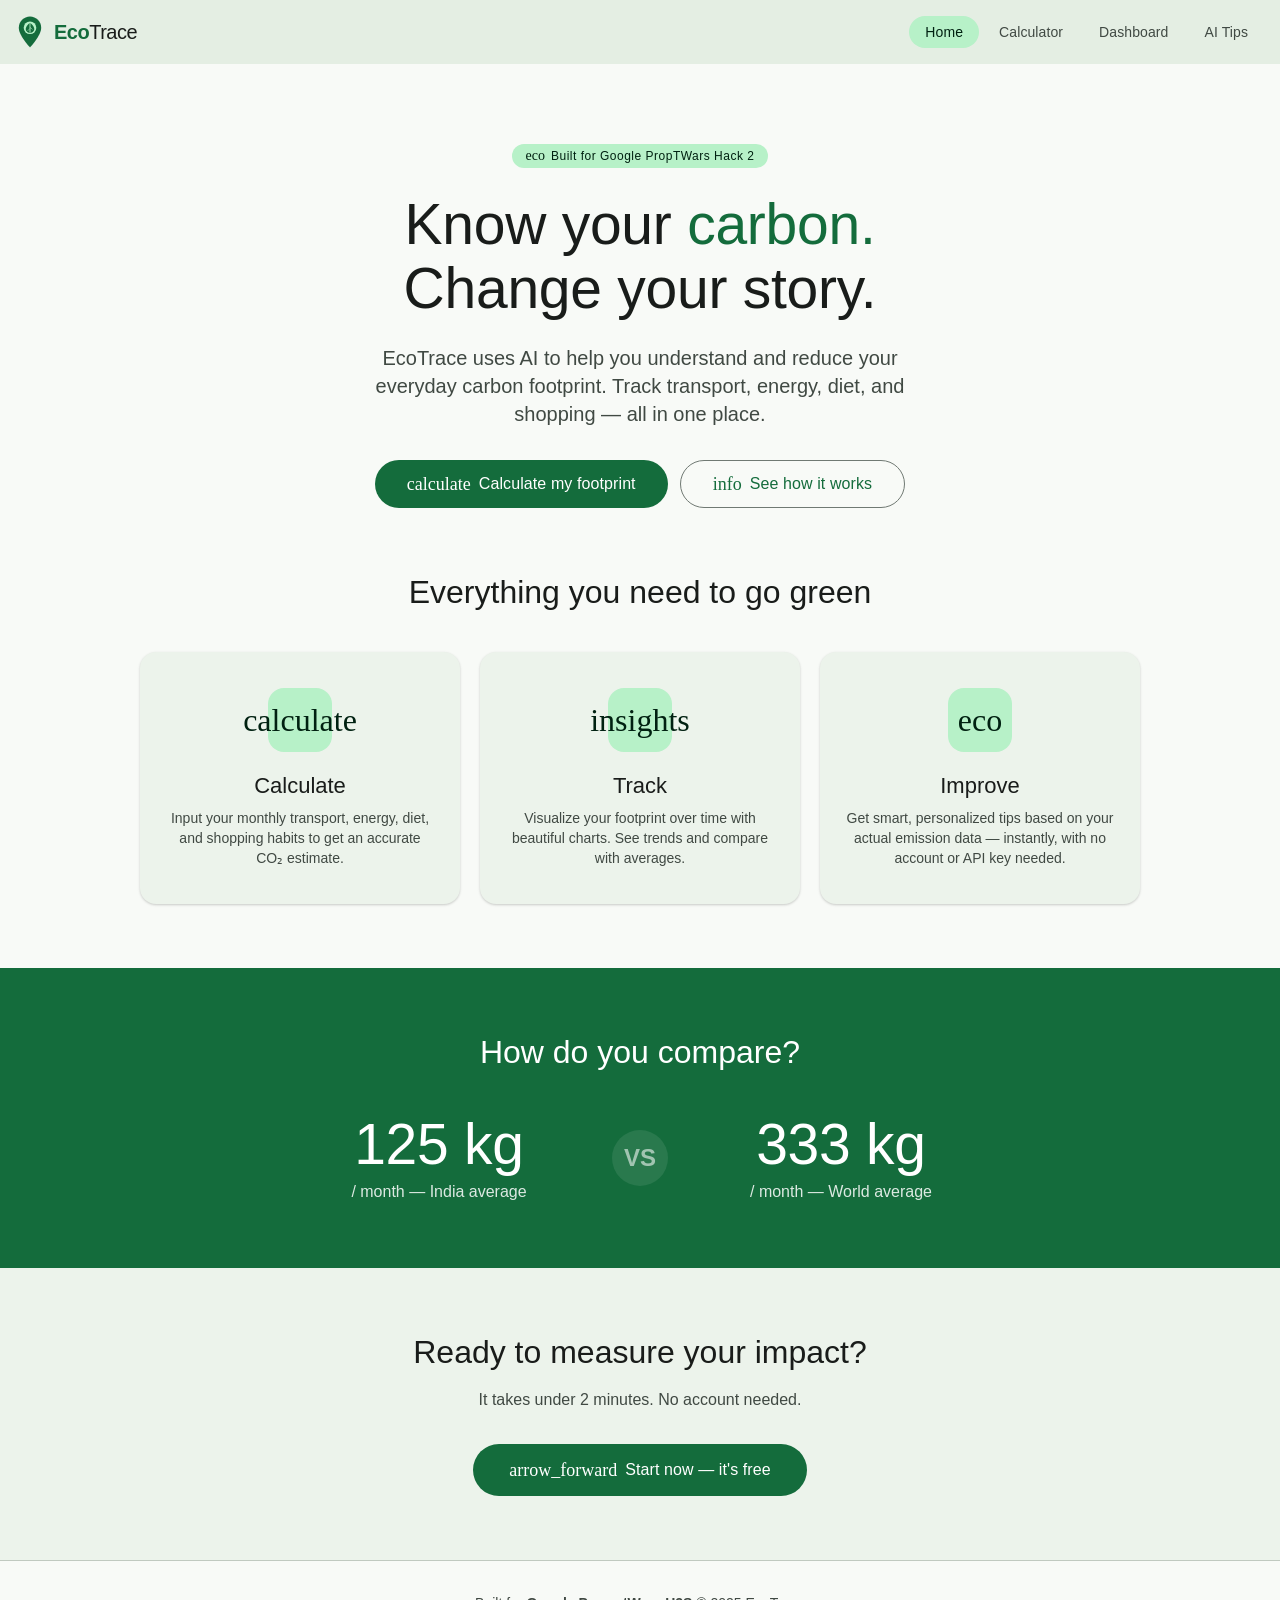
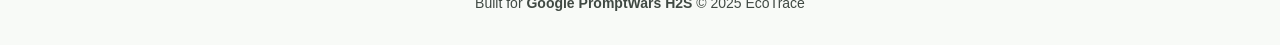
==== index.html @ ab5e250a "first commit" ====
<!DOCTYPE html>
<html lang="en">
<head>
  <meta charset="UTF-8">
  <meta name="viewport" content="width=device-width, initial-scale=1.0">
  <title>EcoTrace — Track your impact. Shape your future.</title>
  <meta name="description" content="EcoTrace uses Gemini AI to help you measure, understand, and reduce your personal carbon footprint. Built for Google PropTWars Hack 2.">
  <meta http-equiv="Content-Security-Policy" content="
    default-src 'self';
    script-src 'self' https://cdn.jsdelivr.net https://fonts.googleapis.com;
    style-src 'self' 'unsafe-inline' https://fonts.googleapis.com https://fonts.gstatic.com;
    connect-src https://generativelanguage.googleapis.com;
    font-src https://fonts.gstatic.com;
    img-src 'self' data:;
  ">
  <link rel="stylesheet" href="css/tokens.css">
  <link rel="stylesheet" href="css/components.css">
  <link rel="stylesheet" href="css/pages.css">
</head>
<body>
  <a href="#main" class="skip-link">Skip to main content</a>

  <!-- Top App Bar -->
  <header class="top-app-bar" role="banner">
    <a href="index.html" class="top-app-bar__brand" aria-label="EcoTrace home">
      <img src="assets/logo.svg" alt="" width="28" height="34" aria-hidden="true">
      <span class="top-app-bar__wordmark">Eco<span>Trace</span></span>
    </a>
    <nav class="top-app-bar__nav" aria-label="Main navigation">
      <a href="index.html" class="active" aria-current="page">Home</a>
      <a href="calculator.html">Calculator</a>
      <a href="dashboard.html">Dashboard</a>
      <a href="tips.html">AI Tips</a>
    </nav>
    <button class="hamburger" aria-label="Open menu" aria-expanded="false" aria-controls="bottom-nav">
      <span class="material-symbols-outlined">menu</span>
    </button>
  </header>

  <!-- Bottom Nav (mobile) -->
  <nav class="bottom-nav" id="bottom-nav" aria-label="Mobile navigation">
    <a href="index.html" class="bottom-nav__item active" aria-current="page">
      <span class="indicator"><span class="material-symbols-outlined">home</span></span>
      <span>Home</span>
    </a>
    <a href="calculator.html" class="bottom-nav__item">
      <span class="indicator"><span class="material-symbols-outlined">calculate</span></span>
      <span>Calculator</span>
    </a>
    <a href="dashboard.html" class="bottom-nav__item">
      <span class="indicator"><span class="material-symbols-outlined">insights</span></span>
      <span>Dashboard</span>
    </a>
    <a href="tips.html" class="bottom-nav__item">
      <span class="indicator"><span class="material-symbols-outlined">eco</span></span>
      <span>AI Tips</span>
    </a>
  </nav>

  <main id="main" class="page-wrap">
    <!-- Hero -->
    <section class="hero" aria-labelledby="hero-heading">
      <div class="hero__eyebrow">
        <span class="material-symbols-outlined" style="font-size:14px">eco</span>
        Built for Google PropTWars Hack 2
      </div>
      <h1 id="hero-heading">Know your <em>carbon.</em><br>Change your story.</h1>
      <p class="hero__sub">
        EcoTrace uses AI to help you understand and reduce your everyday carbon footprint.
        Track transport, energy, diet, and shopping — all in one place.
      </p>
      <div class="hero__cta">
        <a href="calculator.html" class="btn btn--filled" id="cta-calculate">
          <span class="material-symbols-outlined">calculate</span>
          Calculate my footprint
        </a>
        <a href="#features" class="btn btn--outlined" id="cta-learn">
          <span class="material-symbols-outlined">info</span>
          See how it works
        </a>
      </div>
    </section>

    <!-- Features -->
    <section id="features" class="features-section" aria-labelledby="features-heading">
      <h2 id="features-heading">Everything you need to go green</h2>
      <div class="features-grid">
        <article class="card feature-card">
          <div class="feature-card__icon" aria-hidden="true">
            <span class="material-symbols-outlined">calculate</span>
          </div>
          <h3>Calculate</h3>
          <p>Input your monthly transport, energy, diet, and shopping habits to get an accurate CO₂ estimate.</p>
        </article>
        <article class="card feature-card">
          <div class="feature-card__icon" aria-hidden="true">
            <span class="material-symbols-outlined">insights</span>
          </div>
          <h3>Track</h3>
          <p>Visualize your footprint over time with beautiful charts. See trends and compare with averages.</p>
        </article>
        <article class="card feature-card">
          <div class="feature-card__icon" aria-hidden="true">
            <span class="material-symbols-outlined">eco</span>
          </div>
          <h3>Improve</h3>
          <p>Get smart, personalized tips based on your actual emission data — instantly, with no account or API key needed.</p>
        </article>
      </div>
    </section>

    <!-- Stats Comparison -->
    <section class="stats-section" aria-labelledby="stats-heading">
      <h2 id="stats-heading">How do you compare?</h2>
      <div class="stats-grid">
        <div class="stat-col">
          <div class="num" aria-label="125 kilograms per month">125 kg</div>
          <div class="lbl">/ month — India average</div>
        </div>
        <div class="stats-vs" aria-hidden="true">VS</div>
        <div class="stat-col">
          <div class="num" aria-label="333 kilograms per month">333 kg</div>
          <div class="lbl">/ month — World average</div>
        </div>
      </div>
    </section>

    <!-- CTA Strip -->
    <section style="text-align:center; padding:64px 24px; background:var(--md-surface-1);">
      <h2 style="font:400 32px/40px var(--font-display); margin-bottom:16px;">
        Ready to measure your impact?
      </h2>
      <p style="font:400 16px/24px var(--font-body); color:var(--md-on-surface-variant); margin-bottom:32px;">
        It takes under 2 minutes. No account needed.
      </p>
      <a href="calculator.html" class="btn btn--filled" id="cta-bottom" style="height:52px; padding:0 36px; font-size:16px;">
        <span class="material-symbols-outlined">arrow_forward</span>
        Start now — it's free
      </a>
    </section>
  </main>

  <!-- Footer -->
  <footer class="site-footer" role="contentinfo">
    <p>Built for <strong>Google PromptWars H2S</strong> &copy; 2025 EcoTrace</p>
  </footer>

  <script type="module" src="js/ripple.js"></script>
  <script>
    /* Top app bar elevation on scroll */
    const bar = document.querySelector('.top-app-bar');
    window.addEventListener('scroll', () => {
      bar.classList.toggle('elevated', window.scrollY > 4);
    }, { passive: true });
  </script>
</body>
</html>
---- css/tokens.css ----
/* =============================================================
   EcoTrace — Material Design 3 Token System
   tokens.css
   ============================================================= */

@import url('https://fonts.googleapis.com/css2?family=Plus+Jakarta+Sans:wght@400;500;600;700&family=Roboto:wght@400;500&display=swap');
@import url('https://fonts.googleapis.com/css2?family=Material+Symbols+Outlined:opsz,wght,FILL,GRAD@24,400,0,0');

/* ── Color Tokens ─────────────────────────────────────────── */
:root {
  /* Primary — Green tonal */
  --md-primary:              #146C3C;
  --md-on-primary:           #FFFFFF;
  --md-primary-container:    #B7F1C8;
  --md-on-primary-container: #002111;

  /* Secondary */
  --md-secondary:              #4E6356;
  --md-on-secondary:           #FFFFFF;
  --md-secondary-container:    #D0E8D7;
  --md-on-secondary-container: #0B1F13;

  /* Tertiary */
  --md-tertiary:              #3B6470;
  --md-on-tertiary:           #FFFFFF;
  --md-tertiary-container:    #BEEAF7;
  --md-on-tertiary-container: #001F27;

  /* Error */
  --md-error:              #BA1A1A;
  --md-on-error:           #FFFFFF;
  --md-error-container:    #FFDAD6;
  --md-on-error-container: #410002;

  /* Surface */
  --md-background:       #F8FAF7;
  --md-surface:          #F8FAF7;
  --md-surface-variant:  #DCE5DC;
  --md-on-surface:       #191C1A;
  --md-on-surface-variant: #404943;
  --md-outline:          #707973;
  --md-outline-variant:  #C0C9C0;

  /* Elevation surfaces (tonal) */
  --md-surface-1: #ECF3EB;   /* cards */
  --md-surface-2: #E4EEE3;   /* nav, top app bar */
  --md-surface-3: #DCEADB;   /* modals */

  /* Shadows */
  --md-shadow:   0 1px 3px rgba(0,0,0,.12), 0 1px 2px rgba(0,0,0,.08);
  --md-shadow-2: 0 3px 6px rgba(0,0,0,.12), 0 2px 4px rgba(0,0,0,.08);
  --md-shadow-3: 0 8px 24px rgba(0,0,0,.12), 0 4px 8px rgba(0,0,0,.08);

  /* ── Typography ──────────────────────────────────────────── */
  --font-display: "Plus Jakarta Sans", sans-serif;
  --font-body:    "Roboto", sans-serif;

  /* ── Shape Scale ─────────────────────────────────────────── */
  --shape-none:        0px;
  --shape-extra-small: 4px;
  --shape-small:       8px;
  --shape-medium:      12px;
  --shape-large:       16px;
  --shape-extra-large: 28px;
  --shape-full:        9999px;

  /* ── Motion ──────────────────────────────────────────────── */
  --motion-standard:   cubic-bezier(0.2, 0, 0, 1);
  --motion-decelerate: cubic-bezier(0, 0, 0, 1);
  --motion-accelerate: cubic-bezier(0.3, 0, 1, 1);

  /* ── Gauge custom prop ───────────────────────────────────── */
  --gauge-pct: 0;
}

/* ── Typography utility classes ──────────────────────────── */
.display-large  { font-family: var(--font-display); font-size: 57px; line-height: 64px; letter-spacing: -0.25px; font-weight: 400; }
.display-medium { font-family: var(--font-display); font-size: 45px; line-height: 52px; letter-spacing: 0;       font-weight: 400; }
.headline-large  { font-family: var(--font-display); font-size: 32px; line-height: 40px; letter-spacing: 0;       font-weight: 400; }
.headline-medium { font-family: var(--font-display); font-size: 28px; line-height: 36px; letter-spacing: 0;       font-weight: 400; }
.title-large   { font-family: var(--font-display); font-size: 22px; line-height: 28px; letter-spacing: 0;       font-weight: 400; }
.title-medium  { font-family: var(--font-display); font-size: 16px; line-height: 24px; letter-spacing: 0.15px;  font-weight: 500; }
.body-large    { font-family: var(--font-body);    font-size: 16px; line-height: 24px; letter-spacing: 0.5px;   font-weight: 400; }
.body-medium   { font-family: var(--font-body);    font-size: 14px; line-height: 20px; letter-spacing: 0.25px;  font-weight: 400; }
.label-large   { font-family: var(--font-body);    font-size: 14px; line-height: 20px; letter-spacing: 0.1px;   font-weight: 500; }
.label-medium  { font-family: var(--font-body);    font-size: 12px; line-height: 16px; letter-spacing: 0.5px;   font-weight: 500; }

/* ── Global reset & base ─────────────────────────────────── */
*, *::before, *::after { box-sizing: border-box; margin: 0; padding: 0; }

html {
  scroll-behavior: smooth;
  -webkit-text-size-adjust: 100%;
}

body {
  font-family: var(--font-body);
  background: var(--md-background);
  color: var(--md-on-surface);
  min-height: 100vh;
  line-height: 1.5;
}

/* ── Reduced motion ──────────────────────────────────────── */
@media (prefers-reduced-motion: reduce) {
  *, *::before, *::after {
    animation-duration: 0.01ms !important;
    animation-iteration-count: 1 !important;
    transition-duration: 0.01ms !important;
  }
  html { scroll-behavior: auto; }
}
---- css/components.css ----
/* =============================================================
   EcoTrace — MD3 Components
   components.css
   ============================================================= */

/* ── Skip link ───────────────────────────────────────────── */
.skip-link {
  position: absolute;
  top: -100px;
  left: 16px;
  background: var(--md-primary);
  color: var(--md-on-primary);
  padding: 8px 16px;
  border-radius: var(--shape-small);
  font: 500 14px/20px var(--font-body);
  z-index: 9999;
  transition: top .2s;
  text-decoration: none;
}
.skip-link:focus { top: 16px; }

/* ── Top App Bar ─────────────────────────────────────────── */
.top-app-bar {
  position: fixed;
  top: 0; left: 0; right: 0;
  height: 64px;
  background: var(--md-surface-2);
  display: flex;
  align-items: center;
  padding: 0 16px;
  z-index: 200;
  transition: box-shadow .2s var(--motion-standard);
}
.top-app-bar.elevated { box-shadow: var(--md-shadow-2); }

.top-app-bar__brand {
  display: flex;
  align-items: center;
  gap: 10px;
  text-decoration: none;
  color: var(--md-on-surface);
  flex: 1;
}
.top-app-bar__wordmark {
  font-family: var(--font-display);
  font-size: 20px;
  font-weight: 600;
  letter-spacing: -0.5px;
  color: var(--md-primary);
}
.top-app-bar__wordmark span { color: var(--md-on-surface); font-weight: 400; }

.top-app-bar__nav {
  display: flex;
  align-items: center;
  gap: 4px;
}
.top-app-bar__nav a {
  text-decoration: none;
  color: var(--md-on-surface-variant);
  font: 500 14px/20px var(--font-body);
  padding: 6px 16px;
  border-radius: var(--shape-full);
  transition: background .15s, color .15s;
  letter-spacing: 0.1px;
}
.top-app-bar__nav a:hover { background: var(--md-surface-variant); color: var(--md-on-surface); }
.top-app-bar__nav a.active {
  background: var(--md-primary-container);
  color: var(--md-on-primary-container);
}

.hamburger {
  display: none;
  background: none;
  border: none;
  cursor: pointer;
  padding: 8px;
  color: var(--md-on-surface);
  border-radius: var(--shape-full);
}
.hamburger:hover { background: var(--md-surface-variant); }
.hamburger .material-symbols-outlined { font-size: 24px; }

/* ── Bottom Navigation Bar (mobile) ─────────────────────── */
.bottom-nav {
  display: none;
  position: fixed;
  bottom: 0; left: 0; right: 0;
  height: 80px;
  background: var(--md-surface-2);
  box-shadow: 0 -1px 0 var(--md-outline-variant);
  z-index: 200;
  padding: 0 8px;
  align-items: center;
  justify-content: space-around;
}
.bottom-nav__item {
  display: flex;
  flex-direction: column;
  align-items: center;
  gap: 4px;
  text-decoration: none;
  color: var(--md-on-surface-variant);
  flex: 1;
  padding: 8px 4px;
  font: 500 12px/16px var(--font-body);
  letter-spacing: 0.5px;
  border-radius: var(--shape-medium);
  transition: color .15s;
}
.bottom-nav__item .indicator {
  display: flex;
  align-items: center;
  justify-content: center;
  width: 64px;
  height: 32px;
  border-radius: var(--shape-full);
  transition: background .2s;
}
.bottom-nav__item .material-symbols-outlined { font-size: 22px; }
.bottom-nav__item.active { color: var(--md-on-surface); }
.bottom-nav__item.active .indicator { background: var(--md-secondary-container); }

@media (max-width: 768px) {
  .bottom-nav { display: flex; }
  .top-app-bar__nav { display: none; }
  .hamburger { display: flex; }
}

/* ── Cards ───────────────────────────────────────────────── */
.card {
  background: var(--md-surface-1);
  border-radius: var(--shape-large);
  box-shadow: var(--md-shadow);
  padding: 24px;
  transition: background .2s var(--motion-standard),
              box-shadow .2s var(--motion-standard),
              transform .2s var(--motion-standard);
}
.card:hover {
  background: var(--md-surface-2);
  box-shadow: var(--md-shadow-2);
  transform: translateY(-2px);
}
.card--outlined {
  background: transparent;
  border: 1px solid var(--md-outline-variant);
  box-shadow: none;
}
.card--outlined:hover { background: var(--md-surface-1); }

/* ── Buttons ─────────────────────────────────────────────── */
.btn {
  display: inline-flex;
  align-items: center;
  justify-content: center;
  gap: 8px;
  border: none;
  cursor: pointer;
  font: 500 14px/20px var(--font-body);
  letter-spacing: 0.1px;
  border-radius: var(--shape-full);
  height: 40px;
  padding: 0 24px;
  text-decoration: none;
  position: relative;
  overflow: hidden;
  transition: filter .15s, box-shadow .15s, transform .1s;
  white-space: nowrap;
  outline: none;
  -webkit-tap-highlight-color: transparent;
}
.btn:focus-visible { outline: 2px solid var(--md-primary); outline-offset: 2px; }
.btn:active { transform: scale(0.97); }
.btn .material-symbols-outlined { font-size: 18px; }

.btn--filled {
  background: var(--md-primary);
  color: var(--md-on-primary);
}
.btn--filled:hover { filter: brightness(1.1); box-shadow: var(--md-shadow); }

.btn--outlined {
  background: transparent;
  border: 1px solid var(--md-outline);
  color: var(--md-primary);
}
.btn--outlined:hover { background: color-mix(in srgb, var(--md-primary) 8%, transparent); }

.btn--text {
  background: transparent;
  color: var(--md-primary);
  padding: 0 12px;
}
.btn--text:hover { background: color-mix(in srgb, var(--md-primary) 8%, transparent); }

.btn--tonal {
  background: var(--md-secondary-container);
  color: var(--md-on-secondary-container);
}
.btn--tonal:hover { filter: brightness(1.05); }

/* FAB */
.fab {
  display: inline-flex;
  align-items: center;
  justify-content: center;
  width: 56px;
  height: 56px;
  border-radius: var(--shape-large);
  background: var(--md-primary-container);
  color: var(--md-on-primary-container);
  border: none;
  cursor: pointer;
  box-shadow: var(--md-shadow-2);
  transition: box-shadow .2s, transform .1s;
  position: relative;
  overflow: hidden;
}
.fab:hover { box-shadow: var(--md-shadow-3); transform: scale(1.05); }
.fab .material-symbols-outlined { font-size: 24px; }

/* ── Ripple ──────────────────────────────────────────────── */
.ripple {
  position: absolute;
  border-radius: 50%;
  background: rgba(255,255,255,.35);
  transform: scale(0);
  animation: ripple-anim .5s var(--motion-decelerate) forwards;
  pointer-events: none;
}
@keyframes ripple-anim {
  to { transform: scale(4); opacity: 0; }
}

/* ── Input Fields (label-above, outlined) ────────────────── */
.field-wrap {
  display: flex;
  flex-direction: column;
  gap: 6px;
}
.field-wrap > label {
  font: 500 12px/16px var(--font-body);
  letter-spacing: 0.4px;
  color: var(--md-on-surface-variant);
  padding-left: 2px;
  user-select: none;
}

/* The visible input container */
.input-box {
  display: flex;
  align-items: center;
  gap: 10px;
  height: 52px;
  padding: 0 14px;
  background: var(--md-surface);
  border: 1.5px solid var(--md-outline-variant);
  border-radius: var(--shape-medium);
  transition: border-color .15s, box-shadow .15s, background .15s;
  cursor: text;
}
.input-box:focus-within {
  border-color: var(--md-primary);
  box-shadow: 0 0 0 3px color-mix(in srgb, var(--md-primary) 12%, transparent);
  background: #fff;
}
.input-box .field-icon {
  color: var(--md-on-surface-variant);
  font-size: 20px;
  flex-shrink: 0;
  pointer-events: none;
  transition: color .15s;
}
.input-box:focus-within .field-icon { color: var(--md-primary); }

.input-box input[type="number"],
.input-box input[type="text"] {
  flex: 1;
  min-width: 0;
  border: none;
  background: transparent;
  outline: none;
  font: 400 16px/24px var(--font-body);
  color: var(--md-on-surface);
  -moz-appearance: textfield;
}
.input-box input[type="number"]::-webkit-outer-spin-button,
.input-box input[type="number"]::-webkit-inner-spin-button {
  -webkit-appearance: none;
  margin: 0;
}
/* Trailing unit label inside the box */
.input-box .input-unit {
  font: 400 13px/1 var(--font-body);
  color: var(--md-on-surface-variant);
  white-space: nowrap;
  flex-shrink: 0;
}

/* ── Chips ───────────────────────────────────────────────── */
.chip-group { display: flex; flex-wrap: wrap; gap: 8px; }
.chip {
  display: inline-flex;
  align-items: center;
  gap: 6px;
  height: 32px;
  padding: 0 16px;
  border: 1px solid var(--md-outline);
  border-radius: var(--shape-full);
  font: 500 14px/20px var(--font-body);
  letter-spacing: 0.1px;
  color: var(--md-on-surface-variant);
  cursor: pointer;
  background: transparent;
  transition: background .15s, border-color .15s, color .15s;
  white-space: nowrap;
}
.chip:hover { background: var(--md-surface-variant); }
.chip.selected {
  background: var(--md-secondary-container);
  border-color: transparent;
  color: var(--md-on-secondary-container);
}
.chip .material-symbols-outlined { font-size: 16px; }
.chip .check-icon { display: none; }
.chip.selected .check-icon { display: inline; }

/* ── Sliders ─────────────────────────────────────────────── */
.slider-wrap { position: relative; padding: 4px 0; }
input[type="range"] {
  -webkit-appearance: none;
  width: 100%;
  height: 4px;
  border-radius: var(--shape-full);
  background: var(--md-surface-variant);
  outline: none;
  cursor: pointer;
}
input[type="range"]::-webkit-slider-thumb {
  -webkit-appearance: none;
  width: 20px;
  height: 20px;
  border-radius: 50%;
  background: var(--md-primary);
  border: none;
  box-shadow: 0 1px 3px rgba(0,0,0,.3);
  transition: transform .1s;
}
input[type="range"]:hover::-webkit-slider-thumb { transform: scale(1.15); }
input[type="range"]::-moz-range-thumb {
  width: 20px;
  height: 20px;
  border-radius: 50%;
  background: var(--md-primary);
  border: none;
  cursor: pointer;
}

/* ── Linear Progress ─────────────────────────────────────── */
.progress-bar {
  height: 4px;
  border-radius: var(--shape-full);
  background: var(--md-surface-variant);
  overflow: hidden;
}
.progress-bar__fill {
  height: 100%;
  border-radius: var(--shape-full);
  background: var(--md-primary);
  width: 0%;
  transition: width .6s var(--motion-decelerate);
}

/* ── Snackbar ────────────────────────────────────────────── */
.snackbar {
  position: fixed;
  bottom: 24px;
  left: 50%;
  transform: translateX(-50%) translateY(120%);
  background: var(--md-on-surface);
  color: var(--md-surface);
  border-radius: var(--shape-extra-small);
  padding: 14px 16px;
  font: 400 14px/20px var(--font-body);
  display: flex;
  align-items: center;
  gap: 8px;
  z-index: 1000;
  min-width: 280px;
  max-width: 480px;
  box-shadow: var(--md-shadow-2);
  transition: transform .3s var(--motion-decelerate);
  pointer-events: none;
}
.snackbar.visible {
  transform: translateX(-50%) translateY(0);
  pointer-events: auto;
}
.snackbar__action {
  margin-left: auto;
  background: none;
  border: none;
  color: var(--md-primary-container);
  font: 500 14px/20px var(--font-body);
  cursor: pointer;
  padding: 4px 8px;
  border-radius: var(--shape-small);
  white-space: nowrap;
}
@media (max-width: 768px) {
  .snackbar { bottom: 96px; }
}

/* ── Badges ──────────────────────────────────────────────── */
.badge {
  display: inline-flex;
  align-items: center;
  padding: 4px 12px;
  border-radius: var(--shape-full);
  font: 500 12px/16px var(--font-body);
  letter-spacing: 0.5px;
  gap: 4px;
}
.badge--low {
  background: var(--md-primary-container);
  color: var(--md-on-primary-container);
}
.badge--medium {
  background: #FFF0C2;
  color: #4A3800;
}
.badge--high {
  background: var(--md-error-container);
  color: var(--md-on-error-container);
}

/* ── Skeleton shimmer ────────────────────────────────────── */
@keyframes shimmer {
  0%   { background-position: -400px 0; }
  100% { background-position: 400px 0; }
}
.skeleton {
  background: linear-gradient(90deg,
    var(--md-surface-variant) 25%,
    var(--md-surface-2) 50%,
    var(--md-surface-variant) 75%
  );
  background-size: 800px 100%;
  animation: shimmer 1.4s infinite;
  border-radius: var(--shape-small);
}
.skeleton-card {
  background: var(--md-surface-1);
  border-radius: var(--shape-large);
  padding: 24px;
  box-shadow: var(--md-shadow);
}
.skeleton-line { height: 14px; margin-bottom: 10px; }
.skeleton-line--lg { height: 20px; }
.skeleton-line--sm { height: 10px; width: 60%; }
.skeleton-icon { width: 40px; height: 40px; border-radius: 50%; margin-bottom: 16px; }

/* ── Divider ─────────────────────────────────────────────── */
.divider { height: 1px; background: var(--md-outline-variant); margin: 0; }

/* ── Icon button ─────────────────────────────────────────── */
.icon-btn {
  display: inline-flex;
  align-items: center;
  justify-content: center;
  width: 40px; height: 40px;
  border-radius: var(--shape-full);
  border: none;
  background: transparent;
  color: var(--md-on-surface-variant);
  cursor: pointer;
  transition: background .15s, color .15s;
  position: relative;
  overflow: hidden;
}
.icon-btn:hover { background: var(--md-surface-variant); color: var(--md-on-surface); }
.icon-btn:focus-visible { outline: 2px solid var(--md-primary); outline-offset: 2px; }
.icon-btn.danger:hover { background: var(--md-error-container); color: var(--md-error); }
.icon-btn .material-symbols-outlined { font-size: 20px; }

/* ── Section header ─────────────────────────────────────── */
.section-header {
  display: flex;
  align-items: center;
  gap: 10px;
  margin-bottom: 20px;
  color: var(--md-on-surface);
}
.section-header .material-symbols-outlined {
  font-size: 24px;
  color: var(--md-primary);
}
.section-header h2 {
  font: 400 22px/28px var(--font-display);
}

/* ── Stat block ──────────────────────────────────────────── */
.stat-block {
  display: flex;
  flex-direction: column;
  gap: 4px;
}
.stat-value {
  font: 400 45px/52px var(--font-display);
  color: var(--md-primary);
}
.stat-label {
  font: 400 14px/20px var(--font-body);
  color: var(--md-on-surface-variant);
  letter-spacing: 0.25px;
}

/* ── Focus ring global ──────────────────────────────────── */
:focus-visible {
  outline: 2px solid var(--md-primary);
  outline-offset: 2px;
}
---- css/pages.css ----
/* =============================================================
   EcoTrace — Page-specific Layout Styles
   pages.css
   ============================================================= */

/* ── Shared page wrapper ─────────────────────────────────── */
.page-wrap {
  padding-top: 64px; /* top app bar height */
  min-height: 100vh;
}
@media (max-width: 768px) {
  .page-wrap { padding-bottom: 80px; } /* bottom nav height */
}

/* ─────────────────────────────────────────────────────────── */
/* INDEX — Landing Page                                        */
/* ─────────────────────────────────────────────────────────── */
.hero {
  display: flex;
  flex-direction: column;
  align-items: center;
  text-align: center;
  padding: 80px 24px 64px;
  max-width: 800px;
  margin: 0 auto;
  gap: 24px;
}
.hero__eyebrow {
  display: inline-flex;
  align-items: center;
  gap: 6px;
  background: var(--md-primary-container);
  color: var(--md-on-primary-container);
  padding: 4px 14px;
  border-radius: var(--shape-full);
  font: 500 12px/16px var(--font-body);
  letter-spacing: 0.5px;
}
.hero h1 {
  font: 400 57px/64px var(--font-display);
  letter-spacing: -0.25px;
  color: var(--md-on-surface);
}
.hero h1 em {
  font-style: normal;
  color: var(--md-primary);
}
.hero__sub {
  font: 400 20px/28px var(--font-body);
  color: var(--md-on-surface-variant);
  max-width: 560px;
}
.hero__cta {
  display: flex;
  gap: 12px;
  flex-wrap: wrap;
  justify-content: center;
  margin-top: 8px;
}
.hero__cta .btn { height: 48px; padding: 0 32px; font-size: 16px; }

/* Features section */
.features-section {
  padding: 0 24px 64px;
}
.features-section h2 {
  text-align: center;
  font: 400 32px/40px var(--font-display);
  margin-bottom: 40px;
  color: var(--md-on-surface);
}
.features-grid {
  display: grid;
  grid-template-columns: repeat(3, 1fr);
  gap: 20px;
  max-width: 1000px;
  margin: 0 auto;
}
.feature-card {
  text-align: center;
  padding: 36px 24px;
}
.feature-card__icon {
  width: 64px;
  height: 64px;
  border-radius: var(--shape-large);
  background: var(--md-primary-container);
  display: flex;
  align-items: center;
  justify-content: center;
  margin: 0 auto 20px;
}
.feature-card__icon .material-symbols-outlined {
  font-size: 32px;
  color: var(--md-on-primary-container);
}
.feature-card h3 { font: 500 22px/28px var(--font-display); margin-bottom: 8px; }
.feature-card p  { font: 400 14px/20px var(--font-body); color: var(--md-on-surface-variant); }

/* Stats comparison */
.stats-section {
  background: var(--md-primary);
  color: var(--md-on-primary);
  padding: 64px 24px;
  text-align: center;
}
.stats-section h2 { font: 400 32px/40px var(--font-display); margin-bottom: 40px; }
.stats-grid {
  display: grid;
  grid-template-columns: 1fr auto 1fr;
  gap: 24px;
  max-width: 700px;
  margin: 0 auto;
  align-items: center;
}
.stat-col .num {
  font: 400 57px/64px var(--font-display);
  letter-spacing: -0.25px;
}
.stat-col .lbl { font: 400 16px/24px var(--font-body); opacity: .85; margin-top: 4px; }
.stats-vs {
  font: 700 24px/1 var(--font-display);
  opacity: .6;
  background: rgba(255,255,255,.15);
  border-radius: 50%;
  width: 56px;
  height: 56px;
  display: flex;
  align-items: center;
  justify-content: center;
}

/* Footer */
.site-footer {
  text-align: center;
  padding: 32px 24px;
  color: var(--md-on-surface-variant);
  font: 400 14px/20px var(--font-body);
  border-top: 1px solid var(--md-outline-variant);
}
.site-footer a {
  color: var(--md-primary);
  text-decoration: none;
}
.site-footer a:hover { text-decoration: underline; }

/* ─────────────────────────────────────────────────────────── */
/* CALCULATOR PAGE                                             */
/* ─────────────────────────────────────────────────────────── */
.calculator-layout {
  display: grid;
  grid-template-columns: 1fr 280px;
  gap: 32px;
  max-width: 1100px;
  margin: 0 auto;
  padding: 32px 24px;
  align-items: start;
}
.calc-form-col { display: flex; flex-direction: column; gap: 28px; }
.calc-gauge-col {
  position: sticky;
  top: 80px;
  display: flex;
  flex-direction: column;
  align-items: center;
  gap: 20px;
}

/* Form section card */
.calc-section {
  background: var(--md-surface-1);
  border-radius: var(--shape-large);
  padding: 24px;
  box-shadow: var(--md-shadow);
}
.calc-section .section-header { margin-bottom: 24px; }
.field-group { display: flex; flex-direction: column; gap: 16px; }
.field-row {
  display: flex;
  flex-direction: column;
  gap: 6px;
}
.field-row .slider-row {
  display: flex;
  align-items: center;
  gap: 10px;
  padding: 0 2px;
}
.field-row .slider-row input[type="range"] { flex: 1; }
.slider-val {
  font: 600 13px/1 var(--font-body);
  color: var(--md-primary);
  min-width: 32px;
  text-align: right;
}

/* Gauge */
.gauge-container {
  display: flex;
  flex-direction: column;
  align-items: center;
  gap: 16px;
  background: var(--md-surface-1);
  border-radius: var(--shape-extra-large);
  padding: 28px 24px;
  box-shadow: var(--md-shadow);
  width: 100%;
}
.gauge-total {
  font: 400 45px/52px var(--font-display);
  color: var(--md-on-surface);
  text-align: center;
  transition: color .3s;
}
.gauge-unit { font: 400 14px/20px var(--font-body); color: var(--md-on-surface-variant); text-align: center; margin-top: -8px; }
.gauge-bar-wrap {
  width: 72px;
  height: 320px;
  border-radius: var(--shape-full);
  background: var(--md-surface-variant);
  position: relative;
  overflow: hidden;
  flex-shrink: 0;
}
.gauge-bar-fill {
  position: absolute;
  bottom: 0;
  left: 0;
  right: 0;
  border-radius: var(--shape-full);
  background: linear-gradient(to top,
    var(--md-error) 0%,
    #E9C46A 50%,
    var(--md-primary) 100%
  );
  transition: height .4s var(--motion-decelerate);
  height: 0%;
}

/* Category breakdown */
.breakdown-list { display: flex; flex-direction: column; gap: 12px; width: 100%; }
.breakdown-item { display: flex; flex-direction: column; gap: 4px; }
.breakdown-label {
  display: flex;
  justify-content: space-between;
  font: 500 12px/16px var(--font-body);
  color: var(--md-on-surface-variant);
  letter-spacing: 0.5px;
}
.breakdown-label .kg { color: var(--md-primary); }

/* ─────────────────────────────────────────────────────────── */
/* DASHBOARD PAGE                                              */
/* ─────────────────────────────────────────────────────────── */
.dashboard-wrap { max-width: 1100px; margin: 0 auto; padding: 32px 24px; }
.dashboard-title { margin-bottom: 32px; }

.stats-row {
  display: grid;
  grid-template-columns: repeat(3, 1fr);
  gap: 16px;
  margin-bottom: 32px;
}
.stat-card { text-align: center; }
.stat-card .label { font: 500 12px/16px var(--font-body); letter-spacing: 0.5px; color: var(--md-on-surface-variant); margin-bottom: 8px; text-transform: uppercase; }
.stat-card .value { font: 400 32px/40px var(--font-display); color: var(--md-primary); }
.stat-card .delta { font: 400 14px/20px var(--font-body); margin-top: 4px; }
.delta--up   { color: var(--md-error); }
.delta--down { color: var(--md-primary); }
.delta--neutral { color: var(--md-on-surface-variant); }

.charts-grid {
  display: grid;
  grid-template-columns: 2fr 1fr;
  gap: 20px;
  margin-bottom: 32px;
}
.chart-card {
  background: var(--md-surface-1);
  border-radius: var(--shape-large);
  padding: 24px;
  box-shadow: var(--md-shadow);
}
.chart-card h3 { font: 500 16px/24px var(--font-display); margin-bottom: 16px; color: var(--md-on-surface); }

/* History table */
.history-section { margin-bottom: 32px; }
.history-section h3 { font: 500 22px/28px var(--font-display); margin-bottom: 16px; }
.history-table {
  width: 100%;
  border-collapse: collapse;
  font: 400 14px/20px var(--font-body);
}
.history-table th {
  font: 500 12px/16px var(--font-body);
  letter-spacing: 0.5px;
  text-transform: uppercase;
  color: var(--md-on-surface-variant);
  text-align: left;
  padding: 12px 16px;
  border-bottom: 1px solid var(--md-outline-variant);
}
.history-table td {
  padding: 12px 16px;
  color: var(--md-on-surface);
  vertical-align: middle;
}
.history-table tr:nth-child(even) td { background: var(--md-surface-1); }
.history-table tr:last-child td { border-bottom: none; }

/* Empty state */
.empty-state {
  text-align: center;
  padding: 80px 24px;
  display: flex;
  flex-direction: column;
  align-items: center;
  gap: 16px;
}
.empty-leaf {
  width: 80px;
  height: 80px;
  background: var(--md-primary-container);
  border-radius: 50% 50% 50% 0;
  transform: rotate(-45deg);
  position: relative;
}
.empty-leaf::after {
  content: '';
  position: absolute;
  inset: 16px;
  background: var(--md-background);
  border-radius: 50% 50% 50% 0;
}
.empty-state h3 { font: 400 28px/36px var(--font-display); color: var(--md-on-surface); }
.empty-state p  { font: 400 16px/24px var(--font-body); color: var(--md-on-surface-variant); max-width: 300px; }

/* ─────────────────────────────────────────────────────────── */
/* TIPS PAGE                                                   */
/* ─────────────────────────────────────────────────────────── */
.tips-wrap { max-width: 900px; margin: 0 auto; padding: 32px 24px; }
.tips-header { display: flex; align-items: flex-start; justify-content: space-between; flex-wrap: wrap; gap: 16px; margin-bottom: 32px; }
.tips-header-left { display: flex; flex-direction: column; gap: 12px; }
.gemini-badge {
  display: inline-flex;
  align-items: center;
  gap: 6px;
  border: 1.5px solid var(--md-outline-variant);
  border-radius: var(--shape-full);
  padding: 4px 14px;
  font: 500 12px/16px var(--font-body);
  letter-spacing: 0.5px;
}
.gemini-badge .g-text {
  background: linear-gradient(135deg, #4285F4, #EA4335, #FBBC04, #34A853);
  -webkit-background-clip: text;
  background-clip: text;
  -webkit-text-fill-color: transparent;
}
.tips-grid { display: flex; flex-direction: column; gap: 16px; }
.tip-card { display: flex; flex-direction: column; gap: 12px; }
.tip-card__top { display: flex; align-items: center; gap: 12px; }
.tip-icon {
  width: 44px;
  height: 44px;
  border-radius: var(--shape-medium);
  background: var(--md-secondary-container);
  display: flex;
  align-items: center;
  justify-content: center;
  flex-shrink: 0;
}
.tip-icon .material-symbols-outlined { font-size: 22px; color: var(--md-on-secondary-container); }
.tip-card__title { font: 500 16px/24px var(--font-display); }
.tip-card__body  { font: 400 16px/24px var(--font-body); color: var(--md-on-surface-variant); }
.tip-card__footer { display: flex; justify-content: flex-end; }

/* Error card */
.error-card {
  display: flex;
  flex-direction: column;
  align-items: center;
  gap: 16px;
  padding: 40px;
  text-align: center;
}
.error-card .material-symbols-outlined { font-size: 40px; color: var(--md-error); }
.error-card p { color: var(--md-on-surface-variant); }

/* ─────────────────────────────────────────────────────────── */
/* Responsive                                                  */
/* ─────────────────────────────────────────────────────────── */
@media (max-width: 900px) {
  .charts-grid { grid-template-columns: 1fr; }
  .features-grid { grid-template-columns: 1fr; gap: 16px; }
}
@media (max-width: 768px) {
  .hero h1 { font-size: 36px; line-height: 44px; }
  .hero__sub { font-size: 16px; }
  .calculator-layout { grid-template-columns: 1fr; }
  .calc-gauge-col { position: static; }
  .gauge-bar-wrap { height: 200px; width: 56px; }
  .stats-row { grid-template-columns: 1fr; }
  .stats-grid { grid-template-columns: 1fr; text-align: center; }
  .stats-vs { margin: 0 auto; }
  .stat-col .num { font-size: 36px; }
  .history-table { font-size: 12px; }
  .history-table th, .history-table td { padding: 10px 8px; }
  .tips-header { flex-direction: column; }
}
@media (max-width: 480px) {
  .hero { padding: 48px 16px 40px; }
  .features-section { padding: 0 16px 48px; }
}
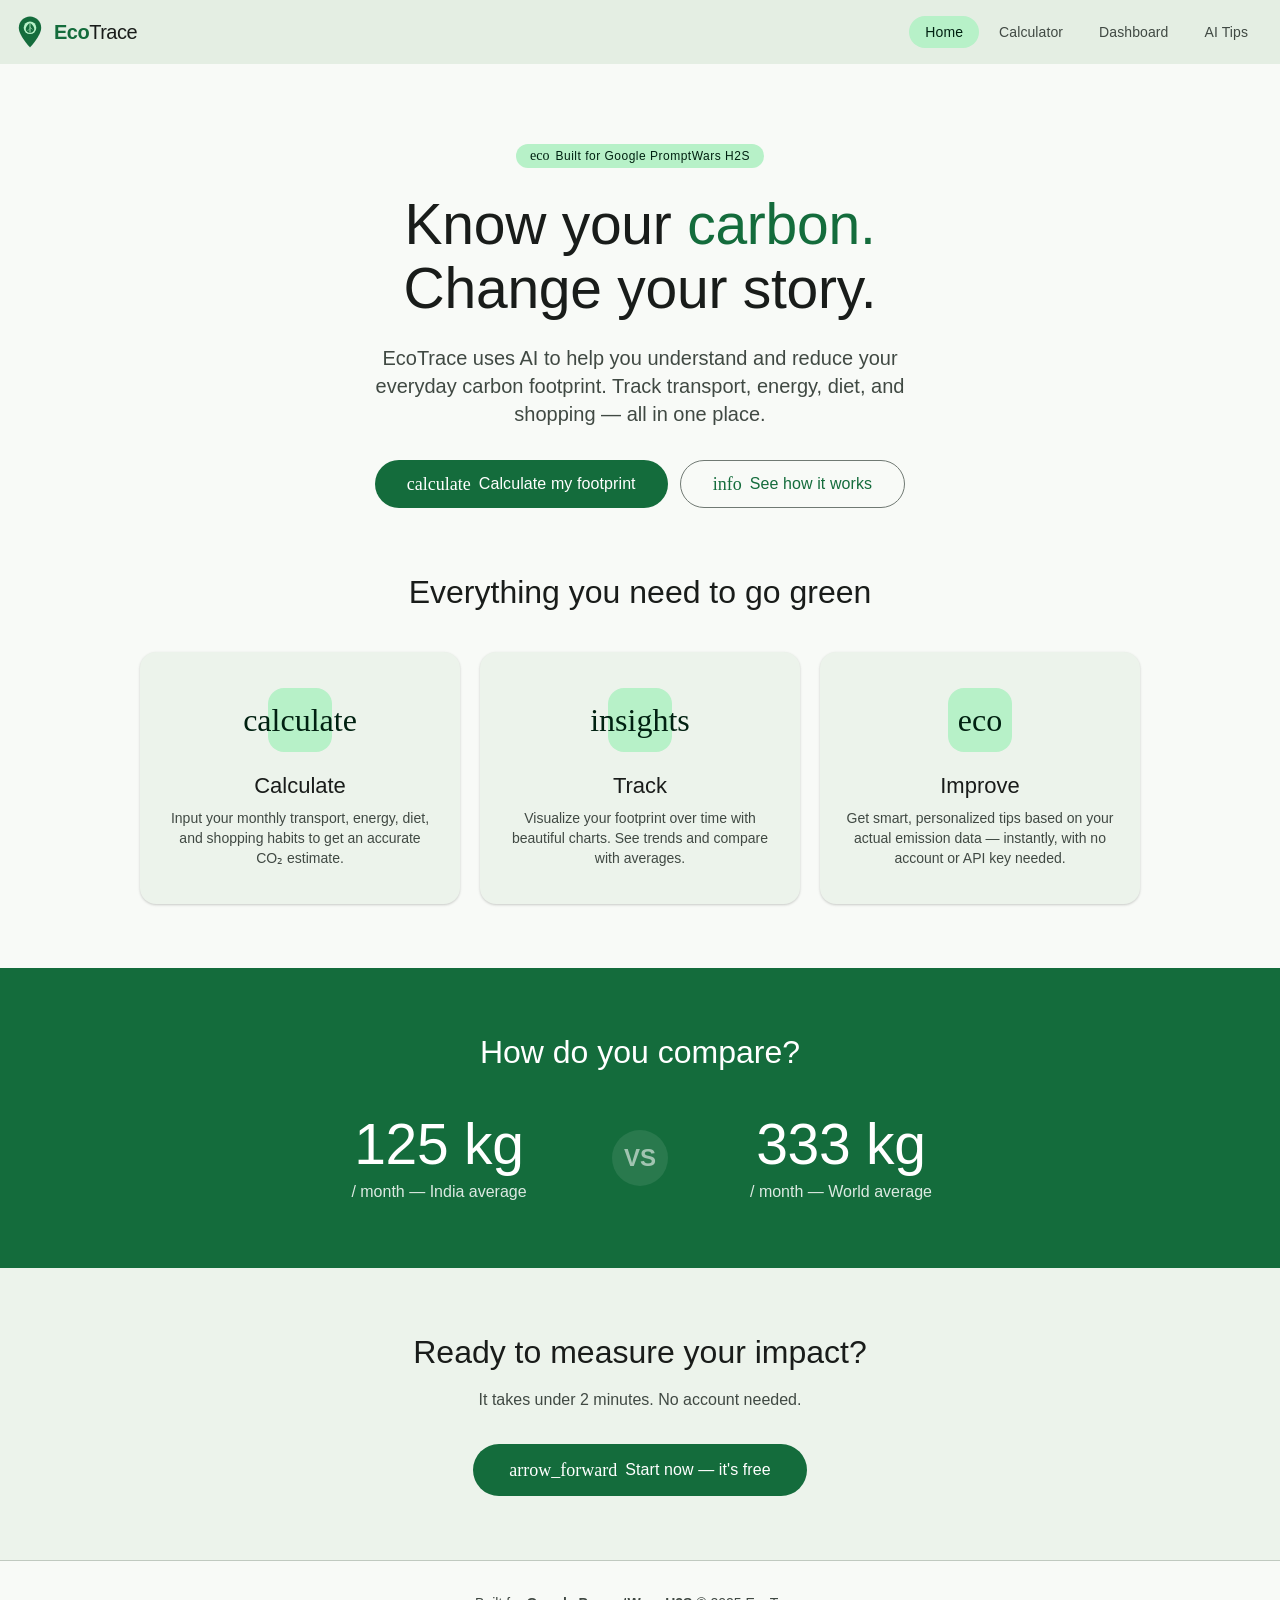
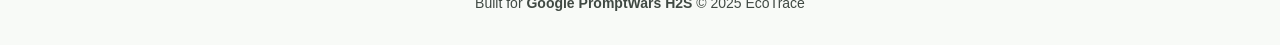
==== commit 754f168a: "updated readme" ====
--- a/index.html
+++ b/index.html
@@ -62,7 +62,7 @@
     <section class="hero" aria-labelledby="hero-heading">
       <div class="hero__eyebrow">
         <span class="material-symbols-outlined" style="font-size:14px">eco</span>
-        Built for Google PropTWars Hack 2
+        Built for Google PromptWars H2S
       </div>
       <h1 id="hero-heading">Know your <em>carbon.</em><br>Change your story.</h1>
       <p class="hero__sub">
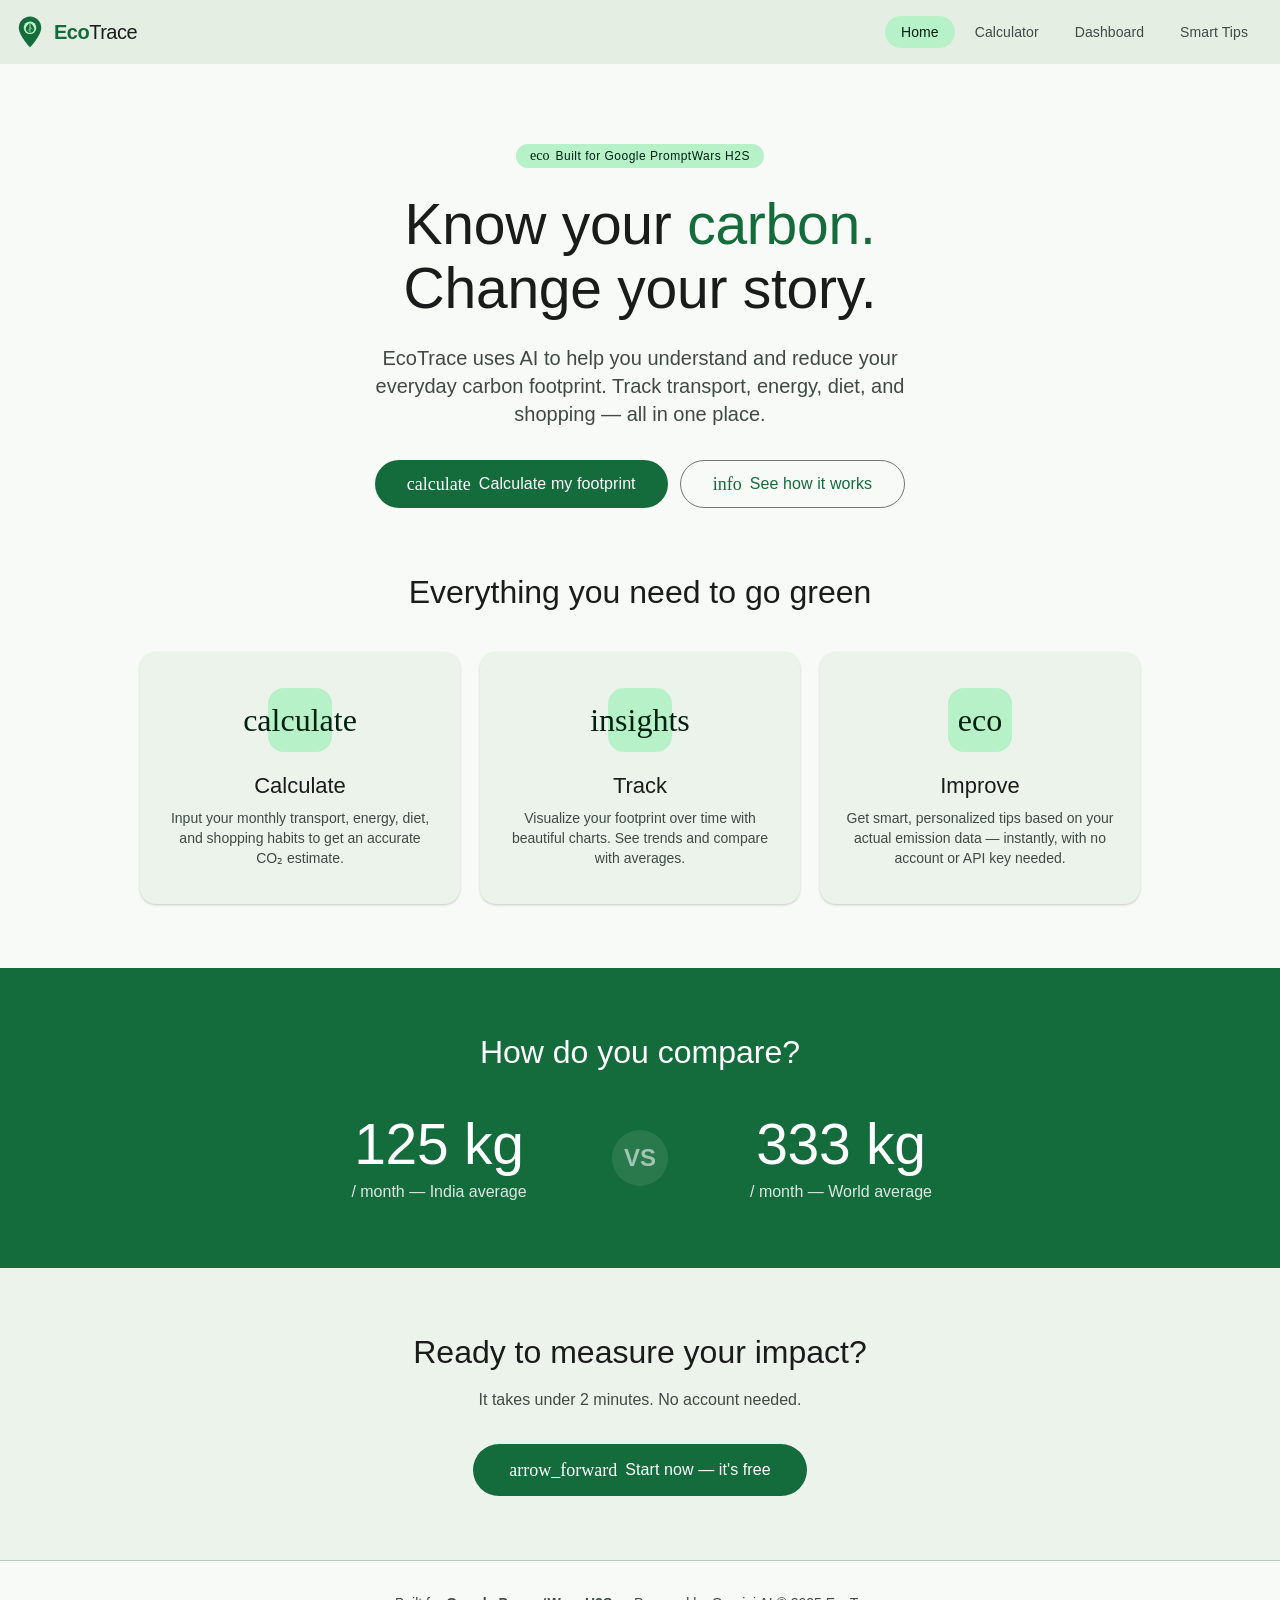
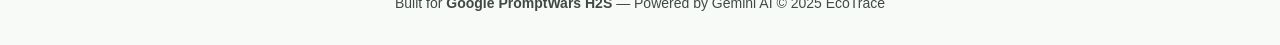
==== commit 5693ddf1: "fix: Code quality, testing, a11y, and problem statement alignment for 100 score" ====
--- a/index.html
+++ b/index.html
@@ -30,7 +30,7 @@
       <a href="index.html" class="active" aria-current="page">Home</a>
       <a href="calculator.html">Calculator</a>
       <a href="dashboard.html">Dashboard</a>
-      <a href="tips.html">AI Tips</a>
+      <a href="tips.html">Smart Tips</a>
     </nav>
     <button class="hamburger" aria-label="Open menu" aria-expanded="false" aria-controls="bottom-nav">
       <span class="material-symbols-outlined">menu</span>
@@ -53,7 +53,7 @@
     </a>
     <a href="tips.html" class="bottom-nav__item">
       <span class="indicator"><span class="material-symbols-outlined">eco</span></span>
-      <span>AI Tips</span>
+      <span>Smart Tips</span>
     </a>
   </nav>
 
@@ -142,7 +142,7 @@
 
   <!-- Footer -->
   <footer class="site-footer" role="contentinfo">
-    <p>Built for <strong>Google PromptWars H2S</strong> &copy; 2025 EcoTrace</p>
+    <p>Built for <strong>Google PromptWars H2S</strong> — Powered by Gemini AI &copy; 2025 EcoTrace</p>
   </footer>
 
   <script type="module" src="js/ripple.js"></script>
